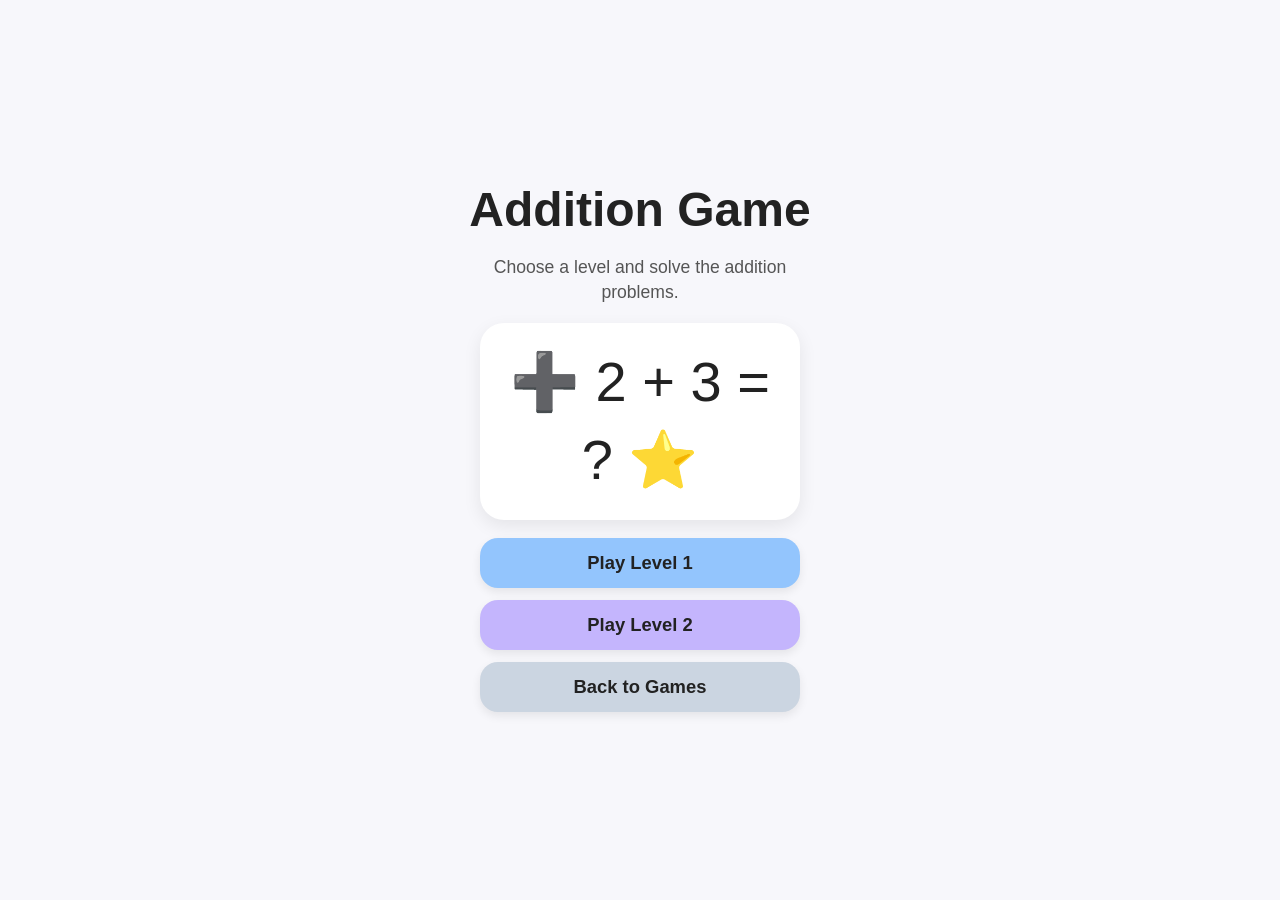
==== addition-game/index.html @ ad71013f "first commit" ====
<!doctype html>
<html lang="en">
<head>
  <meta charset="utf-8" />
  <meta name="viewport" content="width=device-width,initial-scale=1,viewport-fit=cover" />
  <title>Addition Game</title>
  <style>
    * {
      box-sizing: border-box;
    }

    html, body {
      margin: 0;
      padding: 0;
      height: 100%;
      font-family: Arial, Helvetica, sans-serif;
      background: #f7f7fb;
      color: #222;
    }

    body {
      display: flex;
      justify-content: center;
      align-items: stretch;
    }

    .app {
      width: min(100%, 520px);
      min-height: 100dvh;
      padding: 12px 14px 18px;
      display: flex;
      flex-direction: column;
    }

    .screen {
      display: none;
      flex: 1;
      flex-direction: column;
      align-items: center;
    }

    .screen.active {
      display: flex;
    }

    .start-screen,
    .end-screen {
      justify-content: center;
      gap: 18px;
      text-align: center;
    }

    .title {
      font-size: clamp(2rem, 8vw, 3rem);
      font-weight: bold;
      margin: 0;
    }

    .subtitle {
      font-size: 1.1rem;
      margin: 0;
      color: #555;
      max-width: 340px;
      line-height: 1.4;
    }

    .start-art,
    .end-art {
      background: white;
      border-radius: 24px;
      padding: 20px;
      width: 100%;
      max-width: 320px;
      box-shadow: 0 6px 18px rgba(0,0,0,0.08);
    }

    .start-emoji,
    .end-emoji {
      font-size: clamp(2.2rem, 10vw, 3.5rem);
      line-height: 1.4;
    }

    .button-stack {
      width: 100%;
      max-width: 320px;
      display: flex;
      flex-direction: column;
      gap: 12px;
    }

    .play-btn,
    .level-btn,
    .again-btn,
    .advance-btn,
    .next-btn,
    .choice-btn,
    .back-btn {
      border: none;
      border-radius: 18px;
      font-weight: bold;
      cursor: pointer;
      box-shadow: 0 4px 10px rgba(0,0,0,0.08);
    }

    .play-btn,
    .level-btn,
    .again-btn,
    .advance-btn,
    .next-btn,
    .back-btn {
      width: 100%;
      max-width: 320px;
      padding: 14px 16px;
      font-size: 1.15rem;
      text-decoration: none;
      color: #222;
      display: inline-flex;
      align-items: center;
      justify-content: center;
    }

    .level-btn.level-1-btn,
    .again-btn.level-1-btn {
      background: #93c5fd;
    }

    .level-btn.level-2-btn,
    .advance-btn,
    .again-btn.level-2-btn {
      background: #c4b5fd;
    }

    .back-btn {
      background: #cbd5e1;
    }

    .next-btn {
      background: #86efac;
      margin-top: 10px;
    }

    .next-btn:disabled {
      background: #cbd5e1;
      color: #666;
      cursor: not-allowed;
      box-shadow: none;
    }

    .game-screen {
      justify-content: flex-start;
      gap: 10px;
    }

    .problem-box {
      width: 100%;
      height: 32vh;
      min-height: 170px;
      max-height: 250px;
      background: white;
      border-radius: 24px;
      display: flex;
      flex-direction: column;
      align-items: center;
      justify-content: center;
      box-shadow: 0 6px 18px rgba(0,0,0,0.08);
      user-select: none;
      padding: 12px 10px;
      gap: 10px;
    }

    .problem-label {
      font-size: 1.2rem;
      font-weight: bold;
      color: #666;
      letter-spacing: 0.04em;
      text-align: center;
    }

    .problem {
      font-size: clamp(3.2rem, 14vw, 5.5rem);
      font-weight: bold;
      line-height: 1;
      text-align: center;
      color: #333;
    }

    .choices {
      width: 100%;
      display: grid;
      grid-template-columns: repeat(2, 1fr);
      gap: 10px;
      margin-top: 4px;
    }

    .choice-btn {
      padding: 14px 0;
      font-size: 1.9rem;
      background: #e9e9ff;
    }

    .choice-btn.correct {
      background: #86efac;
    }

    .choice-btn.wrong {
      background: #fca5a5;
    }

    .choice-btn:disabled {
      opacity: 0.98;
      cursor: default;
    }

    .message {
      min-height: 32px;
      font-size: 1.25rem;
      font-weight: bold;
      text-align: center;
      display: flex;
      align-items: center;
      justify-content: center;
      margin-top: 2px;
    }

    .progress {
      font-size: 1rem;
      color: #666;
      margin-top: 2px;
    }

    .hidden {
      display: none;
    }
  </style>
</head>
<body>
  <div class="app">
    <div class="screen start-screen active" id="startScreen">
      <h1 class="title">Addition Game</h1>
      <p class="subtitle">Choose a level and solve the addition problems.</p>

      <div class="start-art">
        <div class="start-emoji">➕ 2 + 3 = ? ⭐</div>
      </div>

      <div class="button-stack">
        <button class="level-btn level-1-btn" id="level1Btn">Play Level 1</button>
        <button class="level-btn level-2-btn" id="level2Btn">Play Level 2</button>
        <a class="back-btn" href="../">Back to Games</a>
      </div>
    </div>

    <div class="screen game-screen" id="gameScreen">
      <div class="problem-box">
        <div class="problem-label" id="problemLabel">Level 1</div>
        <div class="problem" id="problemDisplay">2 + 3</div>
      </div>

      <div class="choices" id="choices"></div>

      <div class="message" id="message"></div>
      <div class="progress" id="progress"></div>

      <button class="next-btn" id="nextBtn" disabled>Next</button>
    </div>

    <div class="screen end-screen" id="endScreen">
      <h1 class="title">Great Job!</h1>
      <p class="subtitle" id="endSubtitle">You completed Level 1.</p>

      <div class="end-art">
        <div class="end-emoji" id="endEmoji">🎉 ➕ ⭐ 1 2 3 🎉</div>
      </div>

      <div class="button-stack">
        <button class="again-btn level-1-btn" id="replayLevel1Btn">Play Level 1 Again</button>
        <button class="advance-btn" id="level2AdvanceBtn">Go to Level 2</button>
        <button class="again-btn level-2-btn hidden" id="replayLevel2Btn">Play Level 2 Again</button>
        <a class="back-btn" href="../">Back to Games</a>
      </div>
    </div>
  </div>

  <script>
    const level1Items = [
      { problem: "1 + 1", correct: 2, choices: [1, 2, 3, 4] },
      { problem: "1 + 2", correct: 3, choices: [2, 3, 4, 5] },
      { problem: "2 + 1", correct: 3, choices: [1, 2, 3, 4] },
      { problem: "2 + 2", correct: 4, choices: [3, 4, 5, 6] },
      { problem: "2 + 3", correct: 5, choices: [4, 5, 6, 7] },
      { problem: "3 + 1", correct: 4, choices: [2, 3, 4, 5] },
      { problem: "3 + 2", correct: 5, choices: [3, 4, 5, 6] },
      { problem: "4 + 1", correct: 5, choices: [4, 5, 6, 7] },
      { problem: "4 + 2", correct: 6, choices: [5, 6, 7, 8] },
      { problem: "5 + 1", correct: 6, choices: [4, 5, 6, 7] }
    ];

    const level2Items = [
      { problem: "5 + 5", correct: 10, choices: [9, 10, 11, 12] },
      { problem: "6 + 4", correct: 10, choices: [10, 11, 12, 13] },
      { problem: "6 + 5", correct: 11, choices: [10, 11, 12, 13] },
      { problem: "7 + 5", correct: 12, choices: [11, 12, 13, 14] },
      { problem: "8 + 5", correct: 13, choices: [12, 13, 14, 15] },
      { problem: "7 + 7", correct: 14, choices: [13, 14, 15, 16] },
      { problem: "8 + 7", correct: 15, choices: [14, 15, 16, 17] },
      { problem: "9 + 7", correct: 16, choices: [15, 16, 17, 18] },
      { problem: "9 + 8", correct: 17, choices: [16, 17, 18, 19] },
      { problem: "9 + 9", correct: 18, choices: [17, 18, 19, 20] }
    ];

    let items = [];
    let currentIndex = 0;
    let answered = false;
    let currentLevel = 1;

    const startScreen = document.getElementById("startScreen");
    const gameScreen = document.getElementById("gameScreen");
    const endScreen = document.getElementById("endScreen");

    const level1Btn = document.getElementById("level1Btn");
    const level2Btn = document.getElementById("level2Btn");

    const problemLabel = document.getElementById("problemLabel");
    const problemDisplay = document.getElementById("problemDisplay");
    const choicesEl = document.getElementById("choices");
    const messageEl = document.getElementById("message");
    const progressEl = document.getElementById("progress");
    const nextBtn = document.getElementById("nextBtn");

    const endSubtitle = document.getElementById("endSubtitle");
    const replayLevel1Btn = document.getElementById("replayLevel1Btn");
    const level2AdvanceBtn = document.getElementById("level2AdvanceBtn");
    const replayLevel2Btn = document.getElementById("replayLevel2Btn");

    function shuffleArray(array) {
      const copy = [...array];
      for (let i = copy.length - 1; i > 0; i--) {
        const j = Math.floor(Math.random() * (i + 1));
        [copy[i], copy[j]] = [copy[j], copy[i]];
      }
      return copy;
    }

    function showScreen(screenToShow) {
      startScreen.classList.remove("active");
      gameScreen.classList.remove("active");
      endScreen.classList.remove("active");
      screenToShow.classList.add("active");
    }

    function getLevelItems(level) {
      return level === 1 ? level1Items : level2Items;
    }

    function startGame(level) {
      currentLevel = level;
      items = shuffleArray(getLevelItems(level));
      currentIndex = 0;
      showScreen(gameScreen);
      renderItem();
    }

    function renderItem() {
      answered = false;
      messageEl.textContent = "";
      nextBtn.disabled = true;

      const item = items[currentIndex];
      problemLabel.textContent = "Level " + currentLevel;
      problemDisplay.textContent = item.problem;
      progressEl.textContent = (currentIndex + 1) + " / " + items.length;

      const shuffledChoices = shuffleArray(item.choices);
      choicesEl.innerHTML = "";

      shuffledChoices.forEach(number => {
        const btn = document.createElement("button");
        btn.className = "choice-btn";
        btn.textContent = number;
        btn.addEventListener("click", () => handleChoice(btn, number, item.correct));
        choicesEl.appendChild(btn);
      });
    }

    function handleChoice(button, selectedNumber, correctNumber) {
      if (answered) return;

      const allButtons = document.querySelectorAll(".choice-btn");

      if (selectedNumber === correctNumber) {
        answered = true;
        button.classList.add("correct");
        messageEl.textContent = "Great job!";
        nextBtn.disabled = false;

        allButtons.forEach(btn => {
          btn.disabled = true;
          if (Number(btn.textContent) === correctNumber) {
            btn.classList.add("correct");
          }
        });
      } else {
        button.classList.add("wrong");
        messageEl.textContent = "Try again!";
        button.disabled = true;
      }
    }

    function showEndScreen() {
      if (currentLevel === 1) {
        endSubtitle.textContent = "You completed Level 1.";
        replayLevel1Btn.textContent = "Play Level 1 Again";
        replayLevel1Btn.classList.remove("hidden");
        level2AdvanceBtn.classList.remove("hidden");
        replayLevel2Btn.classList.add("hidden");
      } else {
        endSubtitle.textContent = "You completed Level 2.";
        replayLevel1Btn.textContent = "Play Level 1";
        replayLevel1Btn.classList.remove("hidden");
        level2AdvanceBtn.classList.add("hidden");
        replayLevel2Btn.classList.remove("hidden");
      }

      showScreen(endScreen);
    }

    function goToNextItem() {
      if (!answered) return;

      currentIndex++;

      if (currentIndex >= items.length) {
        showEndScreen();
        return;
      }

      renderItem();
    }

    level1Btn.addEventListener("click", () => startGame(1));
    level2Btn.addEventListener("click", () => startGame(2));
    replayLevel1Btn.addEventListener("click", () => startGame(1));
    level2AdvanceBtn.addEventListener("click", () => startGame(2));
    replayLevel2Btn.addEventListener("click", () => startGame(2));
    nextBtn.addEventListener("click", goToNextItem);
  </script>
</body>
</html>
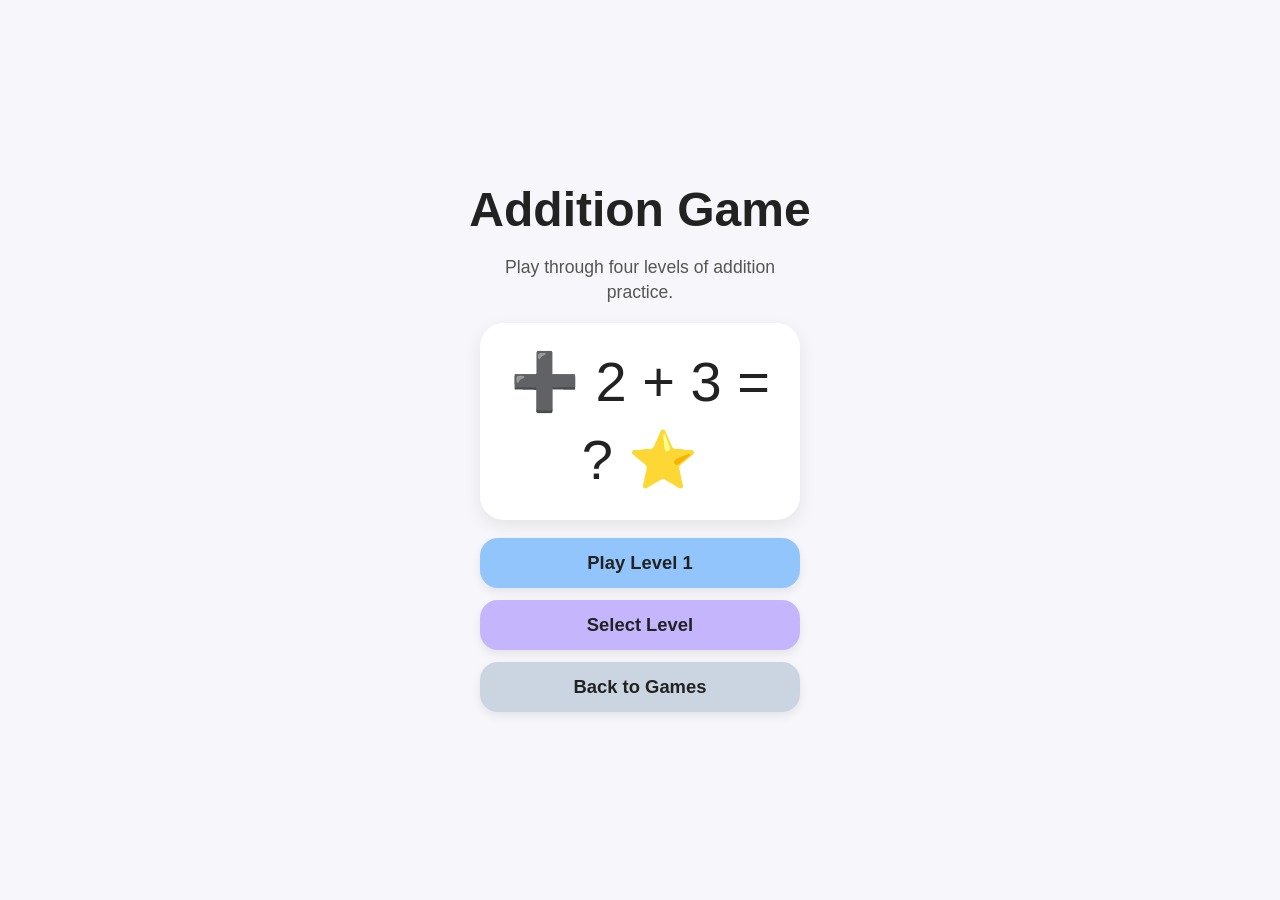
==== commit 663ceaf5: "Add Levels 3 and 4 to addition game" ====
--- a/addition-game/index.html
+++ b/addition-game/index.html
@@ -30,6 +30,7 @@
       padding: 12px 14px 18px;
       display: flex;
       flex-direction: column;
+      position: relative;
     }
 
     .screen {
@@ -88,13 +89,14 @@
       gap: 12px;
     }
 
-    .play-btn,
     .level-btn,
+    .select-btn,
     .again-btn,
-    .advance-btn,
+    .next-level-btn,
     .next-btn,
     .choice-btn,
-    .back-btn {
+    .back-btn,
+    .close-btn {
       border: none;
       border-radius: 18px;
       font-weight: bold;
@@ -102,12 +104,13 @@
       box-shadow: 0 4px 10px rgba(0,0,0,0.08);
     }
 
-    .play-btn,
     .level-btn,
+    .select-btn,
     .again-btn,
-    .advance-btn,
+    .next-level-btn,
     .next-btn,
-    .back-btn {
+    .back-btn,
+    .close-btn {
       width: 100%;
       max-width: 320px;
       padding: 14px 16px;
@@ -119,18 +122,18 @@
       justify-content: center;
     }
 
-    .level-btn.level-1-btn,
-    .again-btn.level-1-btn {
+    .level-btn,
+    .again-btn,
+    .next-level-btn {
       background: #93c5fd;
     }
 
-    .level-btn.level-2-btn,
-    .advance-btn,
-    .again-btn.level-2-btn {
+    .select-btn {
       background: #c4b5fd;
     }
 
-    .back-btn {
+    .back-btn,
+    .close-btn {
       background: #cbd5e1;
     }
 
@@ -231,21 +234,69 @@
     .hidden {
       display: none;
     }
+
+    .modal-overlay {
+      position: fixed;
+      inset: 0;
+      background: rgba(0,0,0,0.38);
+      display: none;
+      align-items: center;
+      justify-content: center;
+      padding: 18px;
+      z-index: 20;
+    }
+
+    .modal-overlay.active {
+      display: flex;
+    }
+
+    .modal {
+      width: min(100%, 360px);
+      background: white;
+      border-radius: 24px;
+      box-shadow: 0 10px 28px rgba(0,0,0,0.16);
+      padding: 20px 16px 16px;
+      text-align: center;
+    }
+
+    .modal-title {
+      margin: 0 0 8px;
+      font-size: 1.6rem;
+    }
+
+    .modal-subtitle {
+      margin: 0 0 16px;
+      color: #555;
+      line-height: 1.4;
+      font-size: 1rem;
+    }
+
+    .modal-buttons {
+      display: flex;
+      flex-direction: column;
+      gap: 10px;
+      align-items: center;
+    }
+
+    .modal-level-btn.level-1-btn { background: #93c5fd; }
+    .modal-level-btn.level-2-btn { background: #a5b4fc; }
+    .modal-level-btn.level-3-btn { background: #c4b5fd; }
+    .modal-level-btn.level-4-btn { background: #f9a8d4; }
   </style>
 </head>
 <body>
   <div class="app">
     <div class="screen start-screen active" id="startScreen">
       <h1 class="title">Addition Game</h1>
-      <p class="subtitle">Choose a level and solve the addition problems.</p>
+      <p class="subtitle">Play through four levels of addition practice.</p>
 
       <div class="start-art">
         <div class="start-emoji">➕ 2 + 3 = ? ⭐</div>
       </div>
 
       <div class="button-stack">
-        <button class="level-btn level-1-btn" id="level1Btn">Play Level 1</button>
-        <button class="level-btn level-2-btn" id="level2Btn">Play Level 2</button>
+        <button class="level-btn" id="playStartBtn">Play Level 1</button>
+        <button class="select-btn" id="openLevelSelectFromStartBtn">Select Level</button>
         <a class="back-btn" href="../">Back to Games</a>
       </div>
     </div>
@@ -273,10 +324,24 @@
       </div>
 
       <div class="button-stack">
-        <button class="again-btn level-1-btn" id="replayLevel1Btn">Play Level 1 Again</button>
-        <button class="advance-btn" id="level2AdvanceBtn">Go to Level 2</button>
-        <button class="again-btn level-2-btn hidden" id="replayLevel2Btn">Play Level 2 Again</button>
+        <button class="next-level-btn" id="endPlayBtn">Play Level 2</button>
+        <button class="select-btn" id="openLevelSelectFromEndBtn">Select Level</button>
         <a class="back-btn" href="../">Back to Games</a>
+      </div>
+    </div>
+  </div>
+
+  <div class="modal-overlay" id="levelModalOverlay">
+    <div class="modal">
+      <h2 class="modal-title">Select Level</h2>
+      <p class="modal-subtitle">Choose any level to start playing.</p>
+
+      <div class="modal-buttons">
+        <button class="level-btn modal-level-btn level-1-btn" data-level="1">Play Level 1</button>
+        <button class="level-btn modal-level-btn level-2-btn" data-level="2">Play Level 2</button>
+        <button class="level-btn modal-level-btn level-3-btn" data-level="3">Play Level 3</button>
+        <button class="level-btn modal-level-btn level-4-btn" data-level="4">Play Level 4</button>
+        <button class="close-btn" id="closeModalBtn">Close</button>
       </div>
     </div>
   </div>
@@ -308,17 +373,46 @@
       { problem: "9 + 9", correct: 18, choices: [17, 18, 19, 20] }
     ];
 
+    const level3Items = [
+      { problem: "1 + 10", correct: 11, choices: [10, 11, 12, 13] },
+      { problem: "2 + 11", correct: 13, choices: [12, 13, 14, 15] },
+      { problem: "3 + 12", correct: 15, choices: [14, 15, 16, 17] },
+      { problem: "4 + 13", correct: 17, choices: [16, 17, 18, 19] },
+      { problem: "5 + 14", correct: 19, choices: [18, 19, 20, 21] },
+      { problem: "6 + 15", correct: 21, choices: [20, 21, 22, 23] },
+      { problem: "7 + 10", correct: 17, choices: [16, 17, 18, 19] },
+      { problem: "8 + 11", correct: 19, choices: [18, 19, 20, 21] },
+      { problem: "9 + 12", correct: 21, choices: [20, 21, 22, 23] },
+      { problem: "4 + 15", correct: 19, choices: [17, 18, 19, 20] }
+    ];
+
+    const level4Items = [
+      { problem: "1 + 16", correct: 17, choices: [16, 17, 18, 19] },
+      { problem: "2 + 17", correct: 19, choices: [18, 19, 20, 21] },
+      { problem: "3 + 18", correct: 21, choices: [20, 21, 22, 23] },
+      { problem: "4 + 19", correct: 23, choices: [22, 23, 24, 25] },
+      { problem: "5 + 20", correct: 25, choices: [24, 25, 26, 27] },
+      { problem: "6 + 16", correct: 22, choices: [21, 22, 23, 24] },
+      { problem: "7 + 17", correct: 24, choices: [23, 24, 25, 26] },
+      { problem: "8 + 18", correct: 26, choices: [25, 26, 27, 28] },
+      { problem: "9 + 19", correct: 28, choices: [27, 28, 29, 30] },
+      { problem: "3 + 20", correct: 23, choices: [22, 23, 24, 25] }
+    ];
+
     let items = [];
     let currentIndex = 0;
     let answered = false;
     let currentLevel = 1;
+    const maxLevel = 4;
 
     const startScreen = document.getElementById("startScreen");
     const gameScreen = document.getElementById("gameScreen");
     const endScreen = document.getElementById("endScreen");
 
-    const level1Btn = document.getElementById("level1Btn");
-    const level2Btn = document.getElementById("level2Btn");
+    const playStartBtn = document.getElementById("playStartBtn");
+    const openLevelSelectFromStartBtn = document.getElementById("openLevelSelectFromStartBtn");
+    const openLevelSelectFromEndBtn = document.getElementById("openLevelSelectFromEndBtn");
+    const endPlayBtn = document.getElementById("endPlayBtn");
 
     const problemLabel = document.getElementById("problemLabel");
     const problemDisplay = document.getElementById("problemDisplay");
@@ -328,9 +422,10 @@
     const nextBtn = document.getElementById("nextBtn");
 
     const endSubtitle = document.getElementById("endSubtitle");
-    const replayLevel1Btn = document.getElementById("replayLevel1Btn");
-    const level2AdvanceBtn = document.getElementById("level2AdvanceBtn");
-    const replayLevel2Btn = document.getElementById("replayLevel2Btn");
+
+    const levelModalOverlay = document.getElementById("levelModalOverlay");
+    const closeModalBtn = document.getElementById("closeModalBtn");
+    const modalLevelButtons = document.querySelectorAll(".modal-level-btn");
 
     function shuffleArray(array) {
       const copy = [...array];
@@ -348,14 +443,26 @@
       screenToShow.classList.add("active");
     }
 
+    function openLevelModal() {
+      levelModalOverlay.classList.add("active");
+    }
+
+    function closeLevelModal() {
+      levelModalOverlay.classList.remove("active");
+    }
+
     function getLevelItems(level) {
-      return level === 1 ? level1Items : level2Items;
+      if (level === 1) return level1Items;
+      if (level === 2) return level2Items;
+      if (level === 3) return level3Items;
+      return level4Items;
     }
 
     function startGame(level) {
       currentLevel = level;
       items = shuffleArray(getLevelItems(level));
       currentIndex = 0;
+      closeLevelModal();
       showScreen(gameScreen);
       renderItem();
     }
@@ -407,18 +514,14 @@
     }
 
     function showEndScreen() {
-      if (currentLevel === 1) {
-        endSubtitle.textContent = "You completed Level 1.";
-        replayLevel1Btn.textContent = "Play Level 1 Again";
-        replayLevel1Btn.classList.remove("hidden");
-        level2AdvanceBtn.classList.remove("hidden");
-        replayLevel2Btn.classList.add("hidden");
+      endSubtitle.textContent = "You completed Level " + currentLevel + ".";
+
+      if (currentLevel < maxLevel) {
+        endPlayBtn.textContent = "Play Level " + (currentLevel + 1);
+        endPlayBtn.onclick = () => startGame(currentLevel + 1);
       } else {
-        endSubtitle.textContent = "You completed Level 2.";
-        replayLevel1Btn.textContent = "Play Level 1";
-        replayLevel1Btn.classList.remove("hidden");
-        level2AdvanceBtn.classList.add("hidden");
-        replayLevel2Btn.classList.remove("hidden");
+        endPlayBtn.textContent = "Play Level 4 Again";
+        endPlayBtn.onclick = () => startGame(4);
       }
 
       showScreen(endScreen);
@@ -437,12 +540,23 @@
       renderItem();
     }
 
-    level1Btn.addEventListener("click", () => startGame(1));
-    level2Btn.addEventListener("click", () => startGame(2));
-    replayLevel1Btn.addEventListener("click", () => startGame(1));
-    level2AdvanceBtn.addEventListener("click", () => startGame(2));
-    replayLevel2Btn.addEventListener("click", () => startGame(2));
+    playStartBtn.addEventListener("click", () => startGame(1));
+    openLevelSelectFromStartBtn.addEventListener("click", openLevelModal);
+    openLevelSelectFromEndBtn.addEventListener("click", openLevelModal);
     nextBtn.addEventListener("click", goToNextItem);
+    closeModalBtn.addEventListener("click", closeLevelModal);
+
+    levelModalOverlay.addEventListener("click", (event) => {
+      if (event.target === levelModalOverlay) {
+        closeLevelModal();
+      }
+    });
+
+    modalLevelButtons.forEach(button => {
+      button.addEventListener("click", () => {
+        startGame(Number(button.dataset.level));
+      });
+    });
   </script>
 </body>
 </html>
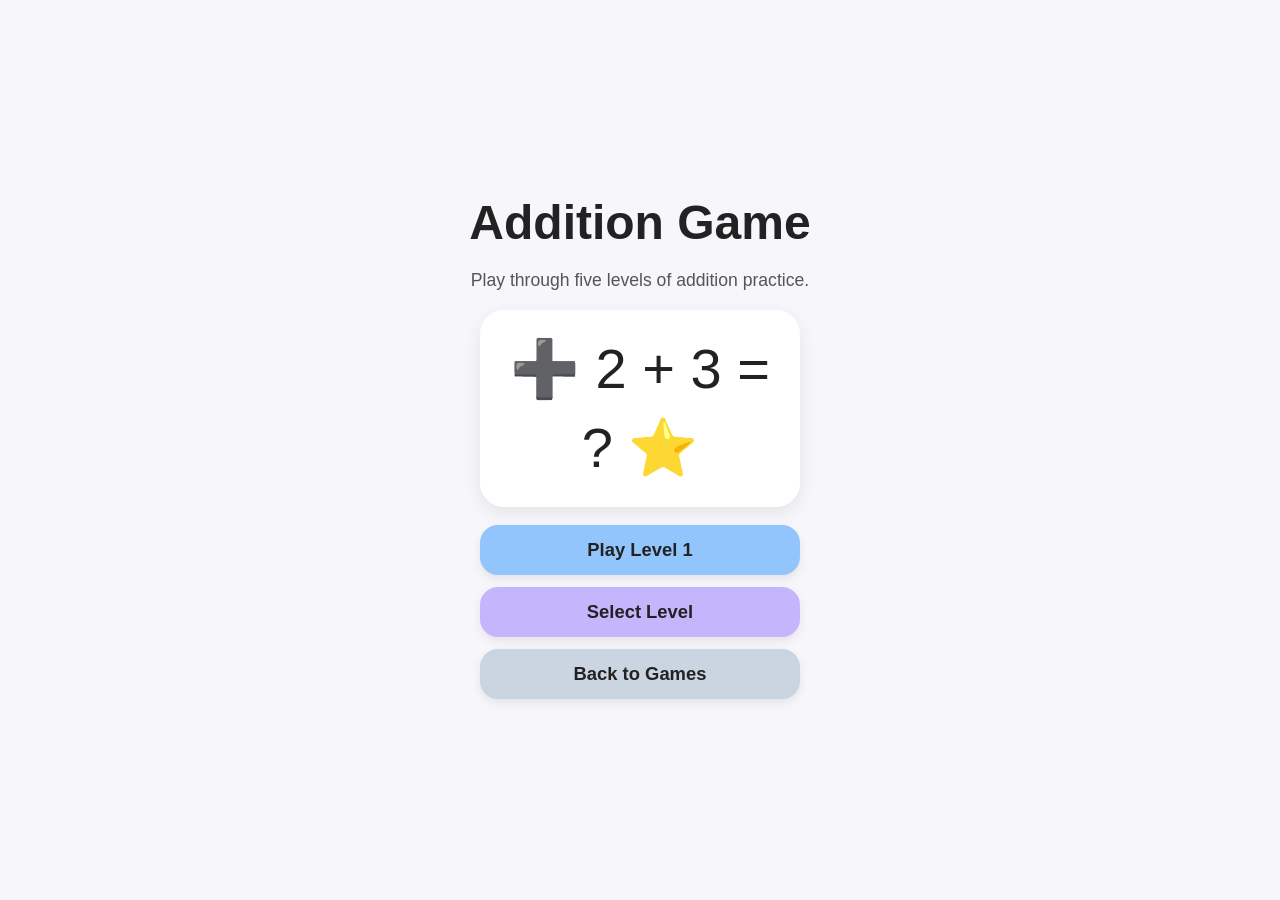
==== commit 03ebe9a9: "Add fifth addition level with two-digit sums" ====
--- a/addition-game/index.html
+++ b/addition-game/index.html
@@ -4,291 +4,13 @@
   <meta charset="utf-8" />
   <meta name="viewport" content="width=device-width,initial-scale=1,viewport-fit=cover" />
   <title>Addition Game</title>
-  <style>
-    * {
-      box-sizing: border-box;
-    }
-
-    html, body {
-      margin: 0;
-      padding: 0;
-      height: 100%;
-      font-family: Arial, Helvetica, sans-serif;
-      background: #f7f7fb;
-      color: #222;
-    }
-
-    body {
-      display: flex;
-      justify-content: center;
-      align-items: stretch;
-    }
-
-    .app {
-      width: min(100%, 520px);
-      min-height: 100dvh;
-      padding: 12px 14px 18px;
-      display: flex;
-      flex-direction: column;
-      position: relative;
-    }
-
-    .screen {
-      display: none;
-      flex: 1;
-      flex-direction: column;
-      align-items: center;
-    }
-
-    .screen.active {
-      display: flex;
-    }
-
-    .start-screen,
-    .end-screen {
-      justify-content: center;
-      gap: 18px;
-      text-align: center;
-    }
-
-    .title {
-      font-size: clamp(2rem, 8vw, 3rem);
-      font-weight: bold;
-      margin: 0;
-    }
-
-    .subtitle {
-      font-size: 1.1rem;
-      margin: 0;
-      color: #555;
-      max-width: 340px;
-      line-height: 1.4;
-    }
-
-    .start-art,
-    .end-art {
-      background: white;
-      border-radius: 24px;
-      padding: 20px;
-      width: 100%;
-      max-width: 320px;
-      box-shadow: 0 6px 18px rgba(0,0,0,0.08);
-    }
-
-    .start-emoji,
-    .end-emoji {
-      font-size: clamp(2.2rem, 10vw, 3.5rem);
-      line-height: 1.4;
-    }
-
-    .button-stack {
-      width: 100%;
-      max-width: 320px;
-      display: flex;
-      flex-direction: column;
-      gap: 12px;
-    }
-
-    .level-btn,
-    .select-btn,
-    .again-btn,
-    .next-level-btn,
-    .next-btn,
-    .choice-btn,
-    .back-btn,
-    .close-btn {
-      border: none;
-      border-radius: 18px;
-      font-weight: bold;
-      cursor: pointer;
-      box-shadow: 0 4px 10px rgba(0,0,0,0.08);
-    }
-
-    .level-btn,
-    .select-btn,
-    .again-btn,
-    .next-level-btn,
-    .next-btn,
-    .back-btn,
-    .close-btn {
-      width: 100%;
-      max-width: 320px;
-      padding: 14px 16px;
-      font-size: 1.15rem;
-      text-decoration: none;
-      color: #222;
-      display: inline-flex;
-      align-items: center;
-      justify-content: center;
-    }
-
-    .level-btn,
-    .again-btn,
-    .next-level-btn {
-      background: #93c5fd;
-    }
-
-    .select-btn {
-      background: #c4b5fd;
-    }
-
-    .back-btn,
-    .close-btn {
-      background: #cbd5e1;
-    }
-
-    .next-btn {
-      background: #86efac;
-      margin-top: 10px;
-    }
-
-    .next-btn:disabled {
-      background: #cbd5e1;
-      color: #666;
-      cursor: not-allowed;
-      box-shadow: none;
-    }
-
-    .game-screen {
-      justify-content: flex-start;
-      gap: 10px;
-    }
-
-    .problem-box {
-      width: 100%;
-      height: 32vh;
-      min-height: 170px;
-      max-height: 250px;
-      background: white;
-      border-radius: 24px;
-      display: flex;
-      flex-direction: column;
-      align-items: center;
-      justify-content: center;
-      box-shadow: 0 6px 18px rgba(0,0,0,0.08);
-      user-select: none;
-      padding: 12px 10px;
-      gap: 10px;
-    }
-
-    .problem-label {
-      font-size: 1.2rem;
-      font-weight: bold;
-      color: #666;
-      letter-spacing: 0.04em;
-      text-align: center;
-    }
-
-    .problem {
-      font-size: clamp(3.2rem, 14vw, 5.5rem);
-      font-weight: bold;
-      line-height: 1;
-      text-align: center;
-      color: #333;
-    }
-
-    .choices {
-      width: 100%;
-      display: grid;
-      grid-template-columns: repeat(2, 1fr);
-      gap: 10px;
-      margin-top: 4px;
-    }
-
-    .choice-btn {
-      padding: 14px 0;
-      font-size: 1.9rem;
-      background: #e9e9ff;
-    }
-
-    .choice-btn.correct {
-      background: #86efac;
-    }
-
-    .choice-btn.wrong {
-      background: #fca5a5;
-    }
-
-    .choice-btn:disabled {
-      opacity: 0.98;
-      cursor: default;
-    }
-
-    .message {
-      min-height: 32px;
-      font-size: 1.25rem;
-      font-weight: bold;
-      text-align: center;
-      display: flex;
-      align-items: center;
-      justify-content: center;
-      margin-top: 2px;
-    }
-
-    .progress {
-      font-size: 1rem;
-      color: #666;
-      margin-top: 2px;
-    }
-
-    .hidden {
-      display: none;
-    }
-
-    .modal-overlay {
-      position: fixed;
-      inset: 0;
-      background: rgba(0,0,0,0.38);
-      display: none;
-      align-items: center;
-      justify-content: center;
-      padding: 18px;
-      z-index: 20;
-    }
-
-    .modal-overlay.active {
-      display: flex;
-    }
-
-    .modal {
-      width: min(100%, 360px);
-      background: white;
-      border-radius: 24px;
-      box-shadow: 0 10px 28px rgba(0,0,0,0.16);
-      padding: 20px 16px 16px;
-      text-align: center;
-    }
-
-    .modal-title {
-      margin: 0 0 8px;
-      font-size: 1.6rem;
-    }
-
-    .modal-subtitle {
-      margin: 0 0 16px;
-      color: #555;
-      line-height: 1.4;
-      font-size: 1rem;
-    }
-
-    .modal-buttons {
-      display: flex;
-      flex-direction: column;
-      gap: 10px;
-      align-items: center;
-    }
-
-    .modal-level-btn.level-1-btn { background: #93c5fd; }
-    .modal-level-btn.level-2-btn { background: #a5b4fc; }
-    .modal-level-btn.level-3-btn { background: #c4b5fd; }
-    .modal-level-btn.level-4-btn { background: #f9a8d4; }
-  </style>
+  <link rel="stylesheet" href="../shared/quiz.css" />
 </head>
 <body>
   <div class="app">
     <div class="screen start-screen active" id="startScreen">
       <h1 class="title">Addition Game</h1>
-      <p class="subtitle">Play through four levels of addition practice.</p>
+      <p class="subtitle">Play through five levels of addition practice.</p>
 
       <div class="start-art">
         <div class="start-emoji">➕ 2 + 3 = ? ⭐</div>
@@ -309,7 +31,7 @@
 
       <div class="choices" id="choices"></div>
 
-      <div class="message" id="message"></div>
+      <div class="message" id="message" role="status"></div>
       <div class="progress" id="progress"></div>
 
       <button class="next-btn" id="nextBtn" disabled>Next</button>
@@ -332,231 +54,16 @@
   </div>
 
   <div class="modal-overlay" id="levelModalOverlay">
-    <div class="modal">
-      <h2 class="modal-title">Select Level</h2>
+    <div class="modal" role="dialog" aria-modal="true" aria-labelledby="levelModalTitle" tabindex="-1">
+      <h2 class="modal-title" id="levelModalTitle">Select Level</h2>
       <p class="modal-subtitle">Choose any level to start playing.</p>
 
       <div class="modal-buttons">
-        <button class="level-btn modal-level-btn level-1-btn" data-level="1">Play Level 1</button>
-        <button class="level-btn modal-level-btn level-2-btn" data-level="2">Play Level 2</button>
-        <button class="level-btn modal-level-btn level-3-btn" data-level="3">Play Level 3</button>
-        <button class="level-btn modal-level-btn level-4-btn" data-level="4">Play Level 4</button>
         <button class="close-btn" id="closeModalBtn">Close</button>
       </div>
     </div>
   </div>
 
-  <script>
-    const level1Items = [
-      { problem: "1 + 1", correct: 2, choices: [1, 2, 3, 4] },
-      { problem: "1 + 2", correct: 3, choices: [2, 3, 4, 5] },
-      { problem: "2 + 1", correct: 3, choices: [1, 2, 3, 4] },
-      { problem: "2 + 2", correct: 4, choices: [3, 4, 5, 6] },
-      { problem: "2 + 3", correct: 5, choices: [4, 5, 6, 7] },
-      { problem: "3 + 1", correct: 4, choices: [2, 3, 4, 5] },
-      { problem: "3 + 2", correct: 5, choices: [3, 4, 5, 6] },
-      { problem: "4 + 1", correct: 5, choices: [4, 5, 6, 7] },
-      { problem: "4 + 2", correct: 6, choices: [5, 6, 7, 8] },
-      { problem: "5 + 1", correct: 6, choices: [4, 5, 6, 7] }
-    ];
-
-    const level2Items = [
-      { problem: "5 + 5", correct: 10, choices: [9, 10, 11, 12] },
-      { problem: "6 + 4", correct: 10, choices: [10, 11, 12, 13] },
-      { problem: "6 + 5", correct: 11, choices: [10, 11, 12, 13] },
-      { problem: "7 + 5", correct: 12, choices: [11, 12, 13, 14] },
-      { problem: "8 + 5", correct: 13, choices: [12, 13, 14, 15] },
-      { problem: "7 + 7", correct: 14, choices: [13, 14, 15, 16] },
-      { problem: "8 + 7", correct: 15, choices: [14, 15, 16, 17] },
-      { problem: "9 + 7", correct: 16, choices: [15, 16, 17, 18] },
-      { problem: "9 + 8", correct: 17, choices: [16, 17, 18, 19] },
-      { problem: "9 + 9", correct: 18, choices: [17, 18, 19, 20] }
-    ];
-
-    const level3Items = [
-      { problem: "1 + 10", correct: 11, choices: [10, 11, 12, 13] },
-      { problem: "2 + 11", correct: 13, choices: [12, 13, 14, 15] },
-      { problem: "3 + 12", correct: 15, choices: [14, 15, 16, 17] },
-      { problem: "4 + 13", correct: 17, choices: [16, 17, 18, 19] },
-      { problem: "5 + 14", correct: 19, choices: [18, 19, 20, 21] },
-      { problem: "6 + 15", correct: 21, choices: [20, 21, 22, 23] },
-      { problem: "7 + 10", correct: 17, choices: [16, 17, 18, 19] },
-      { problem: "8 + 11", correct: 19, choices: [18, 19, 20, 21] },
-      { problem: "9 + 12", correct: 21, choices: [20, 21, 22, 23] },
-      { problem: "4 + 15", correct: 19, choices: [17, 18, 19, 20] }
-    ];
-
-    const level4Items = [
-      { problem: "1 + 16", correct: 17, choices: [16, 17, 18, 19] },
-      { problem: "2 + 17", correct: 19, choices: [18, 19, 20, 21] },
-      { problem: "3 + 18", correct: 21, choices: [20, 21, 22, 23] },
-      { problem: "4 + 19", correct: 23, choices: [22, 23, 24, 25] },
-      { problem: "5 + 20", correct: 25, choices: [24, 25, 26, 27] },
-      { problem: "6 + 16", correct: 22, choices: [21, 22, 23, 24] },
-      { problem: "7 + 17", correct: 24, choices: [23, 24, 25, 26] },
-      { problem: "8 + 18", correct: 26, choices: [25, 26, 27, 28] },
-      { problem: "9 + 19", correct: 28, choices: [27, 28, 29, 30] },
-      { problem: "3 + 20", correct: 23, choices: [22, 23, 24, 25] }
-    ];
-
-    let items = [];
-    let currentIndex = 0;
-    let answered = false;
-    let currentLevel = 1;
-    const maxLevel = 4;
-
-    const startScreen = document.getElementById("startScreen");
-    const gameScreen = document.getElementById("gameScreen");
-    const endScreen = document.getElementById("endScreen");
-
-    const playStartBtn = document.getElementById("playStartBtn");
-    const openLevelSelectFromStartBtn = document.getElementById("openLevelSelectFromStartBtn");
-    const openLevelSelectFromEndBtn = document.getElementById("openLevelSelectFromEndBtn");
-    const endPlayBtn = document.getElementById("endPlayBtn");
-
-    const problemLabel = document.getElementById("problemLabel");
-    const problemDisplay = document.getElementById("problemDisplay");
-    const choicesEl = document.getElementById("choices");
-    const messageEl = document.getElementById("message");
-    const progressEl = document.getElementById("progress");
-    const nextBtn = document.getElementById("nextBtn");
-
-    const endSubtitle = document.getElementById("endSubtitle");
-
-    const levelModalOverlay = document.getElementById("levelModalOverlay");
-    const closeModalBtn = document.getElementById("closeModalBtn");
-    const modalLevelButtons = document.querySelectorAll(".modal-level-btn");
-
-    function shuffleArray(array) {
-      const copy = [...array];
-      for (let i = copy.length - 1; i > 0; i--) {
-        const j = Math.floor(Math.random() * (i + 1));
-        [copy[i], copy[j]] = [copy[j], copy[i]];
-      }
-      return copy;
-    }
-
-    function showScreen(screenToShow) {
-      startScreen.classList.remove("active");
-      gameScreen.classList.remove("active");
-      endScreen.classList.remove("active");
-      screenToShow.classList.add("active");
-    }
-
-    function openLevelModal() {
-      levelModalOverlay.classList.add("active");
-    }
-
-    function closeLevelModal() {
-      levelModalOverlay.classList.remove("active");
-    }
-
-    function getLevelItems(level) {
-      if (level === 1) return level1Items;
-      if (level === 2) return level2Items;
-      if (level === 3) return level3Items;
-      return level4Items;
-    }
-
-    function startGame(level) {
-      currentLevel = level;
-      items = shuffleArray(getLevelItems(level));
-      currentIndex = 0;
-      closeLevelModal();
-      showScreen(gameScreen);
-      renderItem();
-    }
-
-    function renderItem() {
-      answered = false;
-      messageEl.textContent = "";
-      nextBtn.disabled = true;
-
-      const item = items[currentIndex];
-      problemLabel.textContent = "Level " + currentLevel;
-      problemDisplay.textContent = item.problem;
-      progressEl.textContent = (currentIndex + 1) + " / " + items.length;
-
-      const shuffledChoices = shuffleArray(item.choices);
-      choicesEl.innerHTML = "";
-
-      shuffledChoices.forEach(number => {
-        const btn = document.createElement("button");
-        btn.className = "choice-btn";
-        btn.textContent = number;
-        btn.addEventListener("click", () => handleChoice(btn, number, item.correct));
-        choicesEl.appendChild(btn);
-      });
-    }
-
-    function handleChoice(button, selectedNumber, correctNumber) {
-      if (answered) return;
-
-      const allButtons = document.querySelectorAll(".choice-btn");
-
-      if (selectedNumber === correctNumber) {
-        answered = true;
-        button.classList.add("correct");
-        messageEl.textContent = "Great job!";
-        nextBtn.disabled = false;
-
-        allButtons.forEach(btn => {
-          btn.disabled = true;
-          if (Number(btn.textContent) === correctNumber) {
-            btn.classList.add("correct");
-          }
-        });
-      } else {
-        button.classList.add("wrong");
-        messageEl.textContent = "Try again!";
-        button.disabled = true;
-      }
-    }
-
-    function showEndScreen() {
-      endSubtitle.textContent = "You completed Level " + currentLevel + ".";
-
-      if (currentLevel < maxLevel) {
-        endPlayBtn.textContent = "Play Level " + (currentLevel + 1);
-        endPlayBtn.onclick = () => startGame(currentLevel + 1);
-      } else {
-        endPlayBtn.textContent = "Play Level 4 Again";
-        endPlayBtn.onclick = () => startGame(4);
-      }
-
-      showScreen(endScreen);
-    }
-
-    function goToNextItem() {
-      if (!answered) return;
-
-      currentIndex++;
-
-      if (currentIndex >= items.length) {
-        showEndScreen();
-        return;
-      }
-
-      renderItem();
-    }
-
-    playStartBtn.addEventListener("click", () => startGame(1));
-    openLevelSelectFromStartBtn.addEventListener("click", openLevelModal);
-    openLevelSelectFromEndBtn.addEventListener("click", openLevelModal);
-    nextBtn.addEventListener("click", goToNextItem);
-    closeModalBtn.addEventListener("click", closeLevelModal);
-
-    levelModalOverlay.addEventListener("click", (event) => {
-      if (event.target === levelModalOverlay) {
-        closeLevelModal();
-      }
-    });
-
-    modalLevelButtons.forEach(button => {
-      button.addEventListener("click", () => {
-        startGame(Number(button.dataset.level));
-      });
-    });
-  </script>
+  <script type="module" src="game.js"></script>
 </body>
-</html>+</html>
--- a/shared/quiz.css
+++ b/shared/quiz.css
@@ -0,0 +1,283 @@
+* {
+  box-sizing: border-box;
+}
+
+html, body {
+  margin: 0;
+  padding: 0;
+  height: 100%;
+  font-family: Arial, Helvetica, sans-serif;
+  background: #f7f7fb;
+  color: #222;
+}
+
+body {
+  display: flex;
+  justify-content: center;
+  align-items: stretch;
+}
+
+.app {
+  width: min(100%, 520px);
+  min-height: 100dvh;
+  padding: 12px 14px 18px;
+  display: flex;
+  flex-direction: column;
+  position: relative;
+}
+
+.screen {
+  display: none;
+  flex: 1;
+  flex-direction: column;
+  align-items: center;
+}
+
+.screen.active {
+  display: flex;
+}
+
+.start-screen,
+.end-screen {
+  justify-content: center;
+  gap: 18px;
+  text-align: center;
+}
+
+.title {
+  font-size: clamp(2rem, 8vw, 3rem);
+  font-weight: bold;
+  margin: 0;
+}
+
+.subtitle {
+  font-size: 1.1rem;
+  margin: 0;
+  color: #555;
+  max-width: 340px;
+  line-height: 1.4;
+}
+
+.start-art,
+.end-art {
+  background: white;
+  border-radius: 24px;
+  padding: 20px;
+  width: 100%;
+  max-width: 320px;
+  box-shadow: 0 6px 18px rgba(0,0,0,0.08);
+}
+
+.start-emoji,
+.end-emoji {
+  font-size: clamp(2.2rem, 10vw, 3.5rem);
+  line-height: 1.4;
+}
+
+.button-stack {
+  width: 100%;
+  max-width: 320px;
+  display: flex;
+  flex-direction: column;
+  gap: 12px;
+}
+
+.level-btn,
+.select-btn,
+.again-btn,
+.next-level-btn,
+.next-btn,
+.choice-btn,
+.back-btn,
+.close-btn {
+  border: none;
+  border-radius: 18px;
+  font-weight: bold;
+  cursor: pointer;
+  box-shadow: 0 4px 10px rgba(0,0,0,0.08);
+}
+
+.level-btn,
+.select-btn,
+.again-btn,
+.next-level-btn,
+.next-btn,
+.back-btn,
+.close-btn {
+  width: 100%;
+  max-width: 320px;
+  padding: 14px 16px;
+  font-size: 1.15rem;
+  text-decoration: none;
+  color: #222;
+  display: inline-flex;
+  align-items: center;
+  justify-content: center;
+}
+
+.level-btn,
+.again-btn,
+.next-level-btn {
+  background: #93c5fd;
+}
+
+.select-btn {
+  background: #c4b5fd;
+}
+
+.back-btn,
+.close-btn {
+  background: #cbd5e1;
+}
+
+.next-btn {
+  background: #86efac;
+  margin-top: 10px;
+}
+
+.next-btn:disabled {
+  background: #cbd5e1;
+  color: #666;
+  cursor: not-allowed;
+  box-shadow: none;
+}
+
+.game-screen {
+  justify-content: flex-start;
+  gap: 10px;
+}
+
+.problem-box {
+  width: 100%;
+  height: 32vh;
+  min-height: 170px;
+  max-height: 250px;
+  background: white;
+  border-radius: 24px;
+  display: flex;
+  flex-direction: column;
+  align-items: center;
+  justify-content: center;
+  box-shadow: 0 6px 18px rgba(0,0,0,0.08);
+  user-select: none;
+  padding: 12px 10px;
+  gap: 10px;
+}
+
+.problem-label {
+  font-size: 1.2rem;
+  font-weight: bold;
+  color: #666;
+  letter-spacing: 0.04em;
+  text-align: center;
+}
+
+.problem {
+  font-size: clamp(3.2rem, 14vw, 5.5rem);
+  font-weight: bold;
+  line-height: 1;
+  text-align: center;
+  color: #333;
+}
+
+.choices {
+  width: 100%;
+  display: grid;
+  grid-template-columns: repeat(2, 1fr);
+  gap: 10px;
+  margin-top: 4px;
+}
+
+.choice-btn {
+  padding: 14px 0;
+  font-size: 1.9rem;
+  background: #e9e9ff;
+}
+
+.choice-btn.correct {
+  background: #86efac;
+}
+
+.choice-btn.wrong {
+  background: #fca5a5;
+}
+
+.choice-btn:disabled {
+  opacity: 0.98;
+  cursor: default;
+}
+
+.message {
+  min-height: 32px;
+  font-size: 1.25rem;
+  font-weight: bold;
+  text-align: center;
+  display: flex;
+  align-items: center;
+  justify-content: center;
+  margin-top: 2px;
+}
+
+.progress {
+  font-size: 1rem;
+  color: #666;
+  margin-top: 2px;
+}
+
+.hidden {
+  display: none;
+}
+
+.modal-overlay {
+  position: fixed;
+  inset: 0;
+  background: rgba(0,0,0,0.38);
+  display: none;
+  align-items: center;
+  justify-content: center;
+  padding: 18px;
+  z-index: 20;
+}
+
+.modal-overlay.active {
+  display: flex;
+}
+
+.modal {
+  width: min(100%, 360px);
+  max-height: calc(100dvh - 36px);
+  overflow-y: auto;
+  background: white;
+  border-radius: 24px;
+  box-shadow: 0 10px 28px rgba(0,0,0,0.16);
+  padding: 20px 16px 16px;
+  text-align: center;
+}
+
+.modal-title {
+  margin: 0 0 8px;
+  font-size: 1.6rem;
+}
+
+.modal-subtitle {
+  margin: 0 0 16px;
+  color: #555;
+  line-height: 1.4;
+  font-size: 1rem;
+}
+
+.modal-buttons {
+  display: flex;
+  flex-direction: column;
+  gap: 10px;
+  align-items: center;
+}
+
+.modal-level-btn.level-1-btn { background: #93c5fd; }
+.modal-level-btn.level-2-btn { background: #a5b4fc; }
+.modal-level-btn.level-3-btn { background: #c4b5fd; }
+.modal-level-btn.level-4-btn { background: #f9a8d4; }
+
+.problem-box, .choices {
+  flex-shrink: 0;
+}
